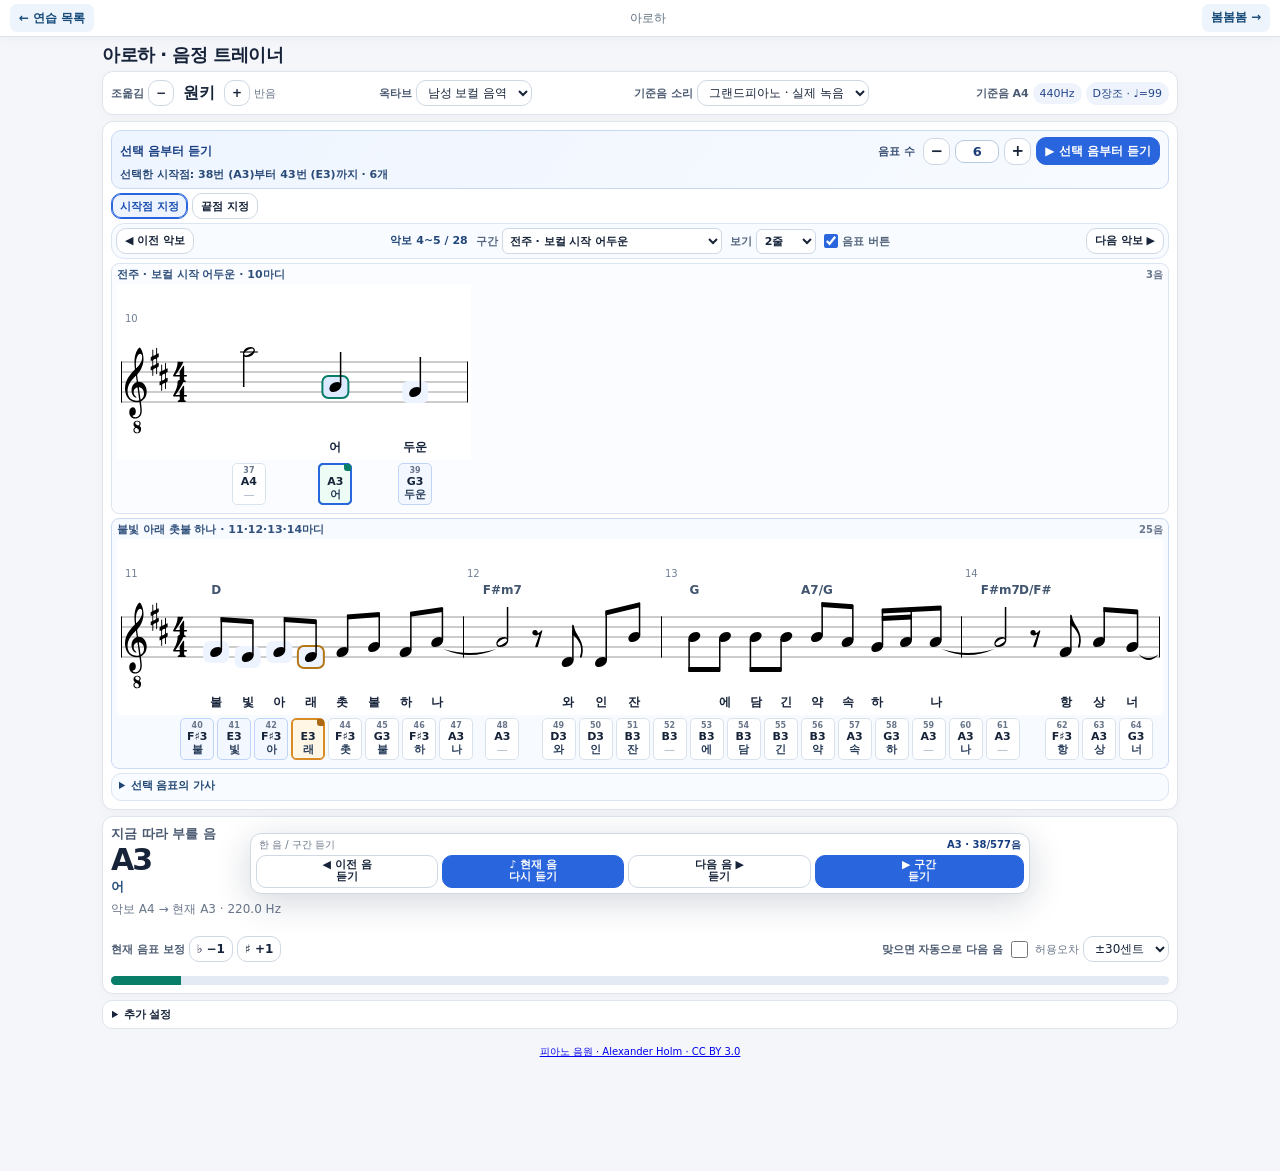
==== aloha.html @ c7923078 "Recover practice audio after iPhone lock and foreground return" ====
<!doctype html>
<html lang="ko"><head><meta charset="utf-8"><meta name="viewport" content="width=device-width,initial-scale=1,viewport-fit=cover"><title>아로하 · 음정 트레이너</title><link rel="stylesheet" href="assets/trainer.css?v=84369a7602f2"></head><body>
<nav id="practice-nav" aria-label="연습 도구 이동"><a href="./">← 연습 목록</a><span>아로하</span><a href="./aloha.html">아로하 →</a></nav>
<header><h1>아로하 <span style="font-weight:400;color:#59718a">·</span> 음정 트레이너</h1></header>
<main class="wrap">
<section class="card"><div class="toolbar"><div class="group"><span class="label">조옮김</span><button class="tiny" id="down">−</button><b id="shiftName" style="min-width:42px;text-align:center">원키</b><button class="tiny" id="up">+</button><span class="sub">반음</span></div><div class="group"><span class="label">옥타브</span><select id="oct"><option value="-12" selected>남성 보컬 음역</option><option value="0">한 옥타브 위</option><option value="12">두 옥타브 위</option></select></div><div class="group"><label class="label" for="soundStyle">기준음 소리</label><select id="soundStyle" aria-label="기준음 소리 종류"><option value="piano" selected>그랜드피아노 · 실제 녹음</option><option value="classic">기존 전자음</option><option value="sine">순수음 · 사인파</option><option value="organ">오르간 느낌</option></select><span class="sub" id="soundState" role="status"></span></div><div class="group"><span class="label">기준음 A4</span><span class="pill">440Hz</span><span class="pill song-key-tempo"></span></div></div></section>
<section class="card"><div hidden><span id="lineTitle"></span><span id="progressTxt"></span></div>
<div class="quickRange" role="group" aria-label="선택한 음표부터 원하는 개수만큼 연속 듣기">
  <div class="quickRangeIntro">
    <div class="quickRangeHeading">선택 음부터 듣기</div>
    
  </div>
  <div class="quickRangeControls">
    <label for="quickCount">음표 수</label>
    <button type="button" class="tiny" id="quickCountDown" aria-label="연속 재생 음표 수 1개 줄이기">−</button>
    <input id="quickCount" type="number" min="1" max="577" step="1" value="6" inputmode="numeric" aria-label="선택 음부터 재생할 음표 개수" />
    <button type="button" class="tiny" id="quickCountUp" aria-label="연속 재생 음표 수 1개 늘리기">+</button>
    <button type="button" class="primary" id="quickPlay" title="선택한 음부터 지정한 음표 개수만큼 연속 듣기">▶ 선택 음부터 듣기</button>
  </div>
  <div class="quickRangeStatus" id="quickRangeStatus" aria-live="polite">시작 음을 선택하고 개수를 설정하세요.</div>
</div>
<div class="rangePickTools" role="group" aria-label="음표로 재생 범위 지정" style="display:flex;flex-wrap:wrap;align-items:center;gap:7px;margin-top:10px">
 <button type="button" id="rangePickStart" aria-pressed="true">시작점 지정</button>
 <button type="button" id="rangePickEnd" aria-pressed="false">끝점 지정</button>
</div>
<div id="rangePickFeedback" class="sub" role="status" style="margin-top:7px"></div>
<div class="scorePaging" role="group" aria-label="악보 화면 이동 (선택 음표는 그대로 유지)">
  <button type="button" id="scorePrev" title="보이는 악보를 한 줄 앞으로 이동 (재생 시작점 유지)">◀ 이전 악보</button>
  <div class="scorePagingInfo" aria-live="polite"><strong id="scorePageTitle">악보</strong><label class="score-count-label">구간 <select id="scoreSection" aria-label="연습 구간으로 이동"></select></label><label class="score-count-label" for="scoreLineCount">보기 <select id="scoreLineCount" aria-label="한 번에 볼 악보 줄 수"><option value="2" selected>2줄</option><option value="4">4줄</option></select></label><label class="score-notes-label"><input id="scoreNoteButtons" type="checkbox" checked>음표 버튼</label><span id="scorePageCount" hidden></span></div>
  <button type="button" id="scoreNext" title="보이는 악보를 한 줄 뒤로 이동 (재생 시작점 유지)">다음 악보 ▶</button>
</div>
<div class="scoreStacks" aria-label="선택한 줄 수의 악보 보기">
  <div class="scoreLine" id="scoreLineMain">
    <div class="scoreLineHead"><span><span class="lineTag">현재 악보</span><span id="scoreMainLabel">첫 악보 줄</span></span><span class="sub" id="scoreMainCount"></span></div>
    <div class="scorebox"><div id="staff" class="native-staff"></div></div>
    <div class="noteStrip" id="strip" aria-label="현재 악보 줄의 음이름과 가사"></div>
  </div>
  <div class="scoreLine preview" id="scoreLinePreview">
    <div class="scoreLineHead"><span><span class="lineTag next">다음 악보 미리보기</span><span id="scoreNextLabel">다음 악보 줄</span></span><span class="sub" id="scoreNextCount"></span></div>
    <div class="scorebox"><div id="staffNext" class="native-staff"></div></div>
    <div class="noteStrip" id="stripNext" aria-label="다음 악보 줄의 음이름과 가사"></div>
  </div>
  <div class="scoreLine preview isHidden" id="scoreLine3" hidden>
    <div class="scoreLineHead"><span id="scoreLabel3"></span><span class="sub" id="scoreCount3"></span></div>
    <div class="scorebox"><div id="staff3" class="native-staff"></div></div>
    <div class="noteStrip" id="strip3" aria-label="3번째 악보 줄의 음이름과 가사"></div>
  </div>
  <div class="scoreLine preview isHidden" id="scoreLine4" hidden>
    <div class="scoreLineHead"><span id="scoreLabel4"></span><span class="sub" id="scoreCount4"></span></div>
    <div class="scorebox"><div id="staff4" class="native-staff"></div></div>
    <div class="noteStrip" id="strip4" aria-label="4번째 악보 줄의 음이름과 가사"></div>
  </div>
</div>


<div class="practicePanels">
<details class="lyricSettings" id="lyricPanel" open>
  <summary class="lyricPanelSummary">선택 음표의 가사 </summary>
  <div class="lyricPanelBody">
  <div class="lyricEditRow">
    <label for="lyricInput" id="lyricEditLabel" class="label">가사 수정</label>
    <input type="text" id="lyricInput" maxlength="24" aria-label="선택 음표 아래에 표시할 가사" placeholder="예: 어, 두, 운" autocomplete="off" spellcheck="false" />
    <button type="button" id="lyricResetOne" title="선택 음의 악보 기준 가사로 되돌리기">이 음 초기화</button>
    <button type="button" id="lyricResetAll" title="직접 수정한 가사를 모두 원래대로 되돌리기">전체 초기화</button>
  </div>
  
  </div>
</details>

</div>
</section>
<section class="card"><div class="notewrap"><div><div class="label">지금 따라 부를 음</div><div class="bigNote" id="noteName">F3</div><div class="noteLyricPreview" id="selectedLyric"></div><div class="status" id="noteDesc">기준음을 먼저 듣고, 마이크로 따라 부르세요.</div></div></div>
<div class="toolbar" style="margin-top:18px"><div class="group"><span class="label">현재 음표 보정</span><button id="nDown" class="tiny">♭ −1</button><button id="nUp" class="tiny">♯ +1</button></div><div class="group"><span class="label">맞으면 자동으로 다음 음</span><input id="autoNext" type="checkbox"><span class="sub">허용오차</span><select id="tolerance"><option value="20">±20센트</option><option value="30" selected>±30센트</option><option value="50">±50센트</option></select></div></div><div class="progress-track" style="margin-top:14px"><div class="progress" id="progress"></div></div></section>
<details class="extraPractice"><summary>추가 설정</summary><div class="tools score-edit-tools"><input type="checkbox" id="addToggle" hidden><button class="tiny" id="resetCorrections">음표 수정 초기화</button></div>
<section class="card phraseCard" id="phrasePanel" aria-label="짧은 구간 멜로디 연습">
 <div class="phraseHeader"><div><div class="label">짧은 구간으로 멜로디 익히기</div><div class="phraseTitle" id="phraseTitle">연습 구간 준비 중</div><div class="phraseInfo" id="phraseInfo">구간을 듣고 같은 음 순서로 따라 불러보세요.</div></div><span class="pill" id="phraseCount">—</span></div>
 <div class="phraseActions" role="group" aria-label="구간 재생 컨트롤">
  <button id="phrasePrev" title="이전 짧은 구간으로 이동">◀ 이전 구간</button>
  <button id="phrasePlay" class="primary" title="현재 구간을 처음부터 차례대로 연주">▶ 구간 연속 듣기</button>
  <button id="phraseNext" title="다음 짧은 구간으로 이동">다음 구간 ▶</button>
 </div>
 <div class="phraseSettings">
   <div class="phraseLength" role="group" aria-label="연습 구간의 음표 개수 조절">
     <label for="phraseLength">구간 길이</label>
     <button type="button" id="phraseLengthDown" aria-label="구간 음표 수 한 개 줄이기">−</button>
     <input type="number" id="phraseLength" min="1" max="24" step="1" value="6" inputmode="numeric" aria-label="구간당 음표 개수"/>
     <button type="button" id="phraseLengthUp" aria-label="구간 음표 수 한 개 늘리기">+</button>
     <span class="unit">음표</span>
   </div>
   <div class="phraseControls"><label for="phraseTempo">연습 속도</label><select id="phraseTempo"><option value="70">천천히 · 70</option><option value="95" selected>원곡 · 95</option><option value="115">빠르게 · 115</option></select></div>
   <label class="sub" style="display:inline-flex;align-items:center;gap:7px"><input type="checkbox" id="phraseRepeat"> 구간 계속 반복</label>
   <button class="tiny" id="phraseRestart" title="같은 구간을 처음부터 다시 재생">↻ 처음부터 다시 듣기</button>
 </div>
 <div class="phraseBar"><div id="phraseProgress"></div></div>
 <div class="phraseMeta" id="phraseMessage" aria-live="polite">기본 6음씩 연습합니다. 숫자를 바꾸면 구간이 다시 나뉩니다.</div>
 <details class="phraseEdit"><summary>구간 범위 지정</summary>
  
  <div class="tools"><button id="phraseMarkStart">선택한 음을 시작으로</button><button id="phraseMarkEnd">선택한 음을 끝으로</button><button id="phraseDefault">기본 구간으로 되돌리기</button></div>
  <div class="phraseMeta" id="phraseMarkStatus">현재는 자동으로 나눈 짧은 구간을 사용 중입니다.</div>
 </details>
 
</section>
<section class="card"><div class="toolbar"><div><div class="label">마이크로 내 음정 확인</div><p id="micMsg" class="sub" style="margin:7px 0 0">시작 버튼을 눌러 브라우저 마이크 권한을 허용하세요.</p></div><div class="tools"><button class="primary" id="micStart">마이크 켜기</button><button id="micStop" disabled>끄기</button></div></div><div class="grided" style="margin-top:16px"><div class="card" style="padding:14px;box-shadow:none"><div class="label">내 목소리</div><div class="bigNote" style="font-size:32px;margin-top:7px" id="heard">—</div><div class="status" id="confidence">음정을 듣는 중</div></div><div class="card" style="padding:14px;box-shadow:none"><div class="label">목표 음과의 차이</div><div style="font-size:27px;font-weight:750;margin:6px 0" id="error">— 센트</div><div class="pitchbar"><div class="needle" id="needle"></div></div><div class="sub" style="margin-top:7px" id="judge">음을 맞추면 이곳에 결과가 표시됩니다.</div></div></div></section>
</details>


<p class="sub" style="font-size:10px;text-align:center"><a href="assets/piano/README.txt?v=20f37bcc1cfd">피아노 음원 · Alexander Holm · CC BY 3.0</a></p></main>
<nav class="navDock" role="group" aria-label="음표 이동과 기준음 재생">
<div class="dockHead"><span>한 음 / 구간 듣기</span><strong id="dockNote" aria-live="polite">A3</strong></div>
<button id="prev" title="이전 음으로 이동하고 기준음을 재생합니다">◀ 이전 음<br>듣기</button>
<button id="play" class="primary" title="현재 음을 그대로 다시 재생합니다">♪ 현재 음<br>다시 듣기</button>
<button id="next" title="다음 음으로 이동하고 기준음을 재생합니다">다음 음 ▶<br>듣기</button>
<button type="button" id="quickDockPlay" class="primary" title="지정한 시작·끝 구간 듣기">▶ 구간<br>듣기</button>
</nav>

<script src="songs/catalog.js?v=771905e516f0"></script><script src="songs/aloha.js?v=142cc8185cf5"></script><script src="assets/vendor/vexflow-4.2.5.js?v=d632111c9dc0"></script><script src="assets/score-renderer.js?v=dd6a1cb692e2"></script><script src="assets/audio-session.js?v=767860063ac1"></script><script src="assets/piano.js?v=2aee5267ff90"></script><script src="assets/trainer.js?v=25cc9801d655"></script></body></html>
---- assets/trainer.css ----
:root{--bg:#f4f6fa;--card:#fff;--ink:#172339;--muted:#69768a;--line:#dfe5ed;--blue:#2965dc;--mint:#087e69;--soft:#eef3fc;--warning:#b5671a}*{box-sizing:border-box}body{background:var(--bg);color:var(--ink);font-family:system-ui,-apple-system,'Malgun Gothic',sans-serif;margin:0}header{max-width:1100px;margin:auto;padding:30px 16px 16px}header h1{margin:0 0 5px;font-size:26px;letter-spacing:-.5px}header p{margin:0;color:var(--muted);line-height:1.6}.wrap{max-width:1100px;margin:auto;padding:0 16px 40px;display:grid;gap:14px}.card{background:var(--card);border:1px solid var(--line);border-radius:16px;padding:20px;box-shadow:0 3px 14px #14264607}.toolbar{display:flex;flex-wrap:wrap;gap:12px;align-items:center;justify-content:space-between}.control{display:flex;gap:8px;align-items:center}.group{display:flex;align-items:center;gap:7px;flex-wrap:wrap}.sub{font-size:13px;color:var(--muted)}.label{font-size:13px;font-weight:700;color:#4c5b72}button,select,input[type=number]{border:1px solid #cfd8e4;border-radius:10px;padding:10px 13px;background:#fff;color:var(--ink);font:inherit}button{cursor:pointer;font-weight:650}button:hover{background:#f4f8ff}button:focus-visible,select:focus-visible{outline:3px solid #b7d0ff}button.primary{background:var(--blue);color:#fff;border-color:var(--blue)}button.primary:hover{background:#1f56bc}button:disabled{opacity:.4;cursor:not-allowed}button.tiny{padding:5px 9px}select{max-width:270px}.pill{border-radius:100px;background:var(--soft);color:#264888;padding:7px 12px;font-size:13px;white-space:nowrap}.notewrap{display:grid;grid-template-columns:1fr auto;gap:16px;align-items:center}.bigNote{font-weight:800;font-size:52px;line-height:1.12;letter-spacing:-2px}.status{font-size:13px;color:var(--muted);margin-top:7px}.display{display:flex;align-items:center;justify-content:space-between;flex-wrap:wrap;gap:12px}.soundBtns{display:flex;gap:6px;flex-wrap:wrap}.scorebox{overflow:hidden;border:1px solid var(--line);background:white;border-radius:10px}.scorebox canvas{display:block;width:100%;height:auto;cursor:crosshair}.progress-track{background:#e4eaf3;border-radius:8px;height:9px;overflow:hidden}.progress{height:100%;background:var(--mint);width:0;transition:width .2s}.noteStrip{display:flex;gap:5px;overflow:auto;padding:9px 0 5px;scrollbar-width:thin}.token{min-width:61px;text-align:center;flex:0 0 auto;font-size:12px;padding:10px 8px}.token.sel{border:2px solid var(--blue);background:#edf3ff}.token .num{display:block;font-size:10px;color:var(--muted);margin-bottom:3px}.meter{display:grid;grid-template-columns:1fr auto;gap:10px;align-items:center}.pitchbar{position:relative;height:18px;border-radius:12px;background:linear-gradient(to right,#e4eefb 0 32%,#cbf1e2 37% 63%,#e4eefb 68% 100%);overflow:hidden}.pitchbar:before{content:'';position:absolute;left:50%;height:100%;width:2px;background:#1e7959}.needle{position:absolute;height:100%;width:4px;border-radius:4px;background:#cf5f2c;left:50%;transition:left .1s}.grided{display:grid;grid-template-columns:1fr 1fr;gap:14px}.fullscore{margin-top:8px;max-height:600px;overflow:auto;border:1px solid var(--line);border-radius:10px}.fullscore img{width:100%;display:block}.tools{display:flex;flex-wrap:wrap;align-items:center;gap:7px}input[type=checkbox]{accent-color:var(--blue);width:17px;height:17px}.success{color:var(--mint);font-weight:700}.caution{color:var(--warning)}footer{font-size:12px;color:var(--muted);line-height:1.6;margin:5px 0 20px}@media(max-width:760px){.grided{grid-template-columns:1fr}.card{padding:15px}.bigNote{font-size:42px}.toolbar{align-items:start}.notewrap{grid-template-columns:1fr}}

/* v2: fixed viewport width and fixed navigation controls */
html,body{width:100%;max-width:100%;overflow-x:clip}
.wrap{width:100%;min-width:0;grid-template-columns:minmax(0,1fr);padding-bottom:148px}
.wrap>.card{min-width:0;max-width:100%}
.noteStrip{min-width:0;width:100%;max-width:100%;overscroll-behavior-x:contain;scroll-behavior:auto}
.scorebox{min-width:0;max-width:100%}
.scorebox canvas{max-width:100%;width:100%;height:auto}
.notewrap{grid-template-columns:minmax(0,1fr)}
.bigNote{overflow-wrap:anywhere}
.navDock{position:fixed;z-index:30;bottom:calc(12px + env(safe-area-inset-bottom,0px));left:50%;transform:translateX(-50%);width:min(690px,calc(100vw - 24px));background:#fff;border:1px solid #cfd8e4;box-shadow:0 8px 35px rgba(17,34,59,.18);border-radius:18px;padding:11px;display:grid;grid-template-columns:minmax(0,1fr) minmax(0,1.22fr) minmax(0,1fr);gap:8px;align-items:stretch}
.navDock button{width:100%;min-width:0;min-height:50px;padding:9px 8px;font-size:14px;line-height:1.3}
.navDock .dockHead{grid-column:1 / -1;display:flex;justify-content:space-between;gap:12px;align-items:center;padding:0 3px;color:#69768a;font-size:12px}
.navDock .dockHead strong{color:#173d81}
@media(max-width:480px){.navDock{bottom:calc(8px + env(safe-area-inset-bottom,0px));width:calc(100vw - 14px);padding:8px;gap:5px;border-radius:13px}.navDock button{min-height:52px;padding:7px 3px;font-size:12px}.wrap{padding-bottom:142px}.card{padding:12px}.bigNote{font-size:39px}}

/* v4: user-adjustable practice segment size + original v2 fixed dock */
.phraseCard{min-width:0;overflow:hidden}
.phraseHeader{display:flex;align-items:flex-start;justify-content:space-between;gap:14px;flex-wrap:wrap}
.phraseTitle{font-size:19px;font-weight:760;margin-top:5px}
.phraseInfo{font-size:13px;color:#64748b;line-height:1.5;margin-top:5px}
.phraseActions{display:grid;grid-template-columns:minmax(0,1fr) minmax(0,1.3fr) minmax(0,1fr);gap:8px;margin-top:14px}
.phraseActions button{min-width:0;min-height:48px;font-size:14px;padding:9px 5px}
.phraseSettings{display:flex;flex-wrap:wrap;gap:12px;align-items:center;margin-top:12px}
.phraseControls{display:flex;align-items:center;gap:8px;flex-wrap:wrap}
.phraseControls label{font-size:13px;color:#546780}
.phraseControls select{font-size:14px;padding:9px 11px;max-width:165px}
.phraseBar{height:7px;background:#e8edf6;border-radius:8px;overflow:hidden;margin-top:11px}
.phraseBar>div{height:100%;background:#22a388;width:0%;transition:width .16s linear}
.phraseMeta{margin-top:8px;font-size:12px;color:#6a778b}
.phraseEdit{margin-top:12px;border-top:1px solid #e6eaf1;padding-top:10px}
.phraseEdit summary{font-size:13px;cursor:pointer;color:#4a5c78;font-weight:650}
.phraseEdit .tools{margin-top:10px;gap:7px}
.phraseEdit button{font-size:12px;padding:7px 9px}
.phraseMarked{color:#1a667a;font-weight:700}
/* v4: responsive numeric length controls */
.phraseLength{display:flex;align-items:center;gap:6px;flex-wrap:nowrap;min-width:0}
.phraseLength label{white-space:nowrap;font-size:13px;color:#546780}
.phraseLength input[type=number]{width:70px;min-width:0;padding:9px 7px;text-align:center;font-size:15px;font-weight:700;appearance:textfield}
.phraseLength input::-webkit-inner-spin-button,.phraseLength input::-webkit-outer-spin-button{-webkit-appearance:none;margin:0}
.phraseLength button{min-width:36px;min-height:38px;padding:5px 8px;font-size:20px;line-height:1}
.phraseLength .unit{font-size:13px;color:#64748b;white-space:nowrap}
@media(max-width:540px){.phraseActions button{font-size:12px;min-height:50px;padding:8px 3px}.phraseTitle{font-size:17px}.phraseSettings{gap:8px}.phraseControls{width:100%;justify-content:space-between}.phraseControls select{max-width:150px}}

/* v6: anchor-to-selected-note quick playback */
.quickRange{margin-top:15px;padding:17px;border-radius:15px;background:linear-gradient(125deg,#eff5ff,#f7fbff);border:1px solid #c8d9f5;display:grid;gap:12px}
.quickRangeHeading{font-size:16px;font-weight:800;color:#193f83;margin-bottom:5px}
.quickNew{font-size:10px;letter-spacing:.3px;vertical-align:middle;color:#fff;background:#2965dc;border-radius:5px;padding:3px 6px;font-weight:700;margin-left:4px}
.quickRangeControls{display:flex;align-items:center;flex-wrap:wrap;gap:7px}
.quickRangeControls label{font-size:13px;font-weight:700;color:#364d72;margin-right:3px}
.quickRangeControls input[type=number]{width:68px;min-width:0;padding:10px 7px;border:1px solid #b8c9e2;border-radius:9px;text-align:center;font-size:16px;font-weight:750;color:#1c3d76;background:#fff}
.quickRangeControls input::-webkit-inner-spin-button,.quickRangeControls input::-webkit-outer-spin-button{-webkit-appearance:none;margin:0}
.quickRangeControls .tiny{width:37px;height:40px;font-size:18px;padding:3px}
.quickRangeControls #quickPlay{min-height:42px;padding:8px 15px}
.quickRangeStatus{font-size:13px;font-weight:600;color:#294a77;line-height:1.5}
.token.anchor:not(.sel){outline:2px dashed #3290a6;outline-offset:-3px}
@media(max-width:540px){.quickRange{padding:12px}.quickRangeControls #quickPlay{width:100%;margin-top:4px}.quickRangeHeading{font-size:15px}}
/* v7: move between displayed score staff lines (not individual notes) */
.scorePaging{display:grid;grid-template-columns:minmax(130px,1fr) minmax(140px,1.1fr) minmax(130px,1fr);align-items:center;gap:10px;margin-top:14px;padding:10px;border-radius:13px;border:1px solid #dce5f3;background:#f8fbff}
.scorePaging button{min-width:0;min-height:45px;line-height:1.25;font-weight:750;white-space:nowrap}
.scorePagingInfo{text-align:center;min-width:0;display:grid;gap:3px;justify-items:center}
.scorePagingInfo strong{font-size:14px;color:#214779;line-height:1.3}
.scorePagingInfo span{font-size:12px;color:#677a96}
.scorePaging button:disabled{opacity:.43;cursor:not-allowed}
@media(max-width:530px){.scorePaging{grid-template-columns:minmax(0,1fr) minmax(92px,1fr) minmax(0,1fr);gap:5px;padding:7px}.scorePaging button{font-size:12px;min-height:47px;padding:7px 3px}.scorePagingInfo strong{font-size:12px}.scorePagingInfo span{font-size:11px}}
/* v8: lyric alignment under each pitch, and range endpoint markers */
.token{min-width:74px;padding:8px 6px;position:relative;border:1px solid #d9e3ee;display:flex;flex-direction:column;align-items:center;justify-content:center;gap:3px;min-height:83px}
.token b{font-size:14px;line-height:1.2}
.token .lyric{display:block;max-width:84px;font-size:13px;color:#273c59;white-space:nowrap;overflow:hidden;text-overflow:ellipsis;line-height:1.3;font-weight:700}
.token .lyric.empty{color:#a0aec1;font-weight:400}
.token .rangeBadge{font-size:10px;font-weight:800;line-height:1.1;border-radius:4px;padding:2px 5px;color:white;white-space:nowrap}
.token.rangeStart{border:2px solid #13876f;background:#edfdf6}
.token.rangeEnd{border:2px solid #d98b25;background:#fff6e5}
.token.rangeStart.rangeEnd{border-color:#885bd2;background:#f6f1ff}
.rangeBadge.start{background:#087d69}.rangeBadge.end{background:#a96915}.rangeBadge.both{background:#7150b3}
.token.inRange:not(.rangeStart):not(.rangeEnd){background:#f3f7ff;border-color:#bfd4f6}
.lyricSettings{margin-top:10px;padding:11px 13px;border:1px solid #dce5f3;border-radius:12px;background:#f8fbff;display:grid;gap:9px}
.lyricSettings h3{margin:0;font-size:14px;color:#204674}
.lyricEditRow{display:flex;align-items:center;flex-wrap:wrap;gap:8px}
.lyricEditRow input{min-width:115px;max-width:200px;flex:1;padding:9px 11px;border:1px solid #b6c6dd;border-radius:8px;font-size:15px}
.lyricEditRow button{padding:8px 11px;font-size:12px}
.lyricHelp{color:#647692;font-size:12px;line-height:1.5}
.rangeLegend{font-size:12px;color:#315078;display:flex;gap:13px;flex-wrap:wrap;align-items:center}
.rangeLegend strong{color:#0b7e70}.rangeLegend em{color:#a96915;font-style:normal;font-weight:800}
.noteLyricPreview{font-size:15px;font-weight:750;color:#29527c;margin-top:5px;min-height:20px}
@media(max-width:530px){.token{min-width:72px;padding:7px 5px;min-height:84px}.token .lyric{font-size:12px}.lyricSettings{padding:10px}.lyricEditRow input{min-width:110px}}

/* v9: dual staff preview, independent paging, pronounced playback cursor */
.scoreStacks{display:grid;gap:14px;margin-top:12px}
.scoreLine{min-width:0;border:1px solid #dce5f0;border-radius:13px;padding:10px;background:#fbfcff}
.scoreLine.preview{background:#f7faff;border-color:#cbdaf3}
.scoreLineHead{display:flex;align-items:center;justify-content:space-between;flex-wrap:wrap;gap:8px;margin-bottom:8px;font-size:13px;color:#31517c;font-weight:750}
.scoreLineHead .lineTag{display:inline-block;border-radius:6px;background:#e5edf9;color:#2558a0;font-size:11px;padding:4px 7px;margin-right:7px}
.scoreLineHead .lineTag.next{background:#dceff6;color:#18637b}
.scoreLine .scorebox{margin:0}
.scoreLine .noteStrip{margin-top:3px}
.scoreLine.isHidden{display:none}
.playLegend{font-size:12px;color:#a42162;font-weight:750}
.token.nowPlaying,.token.nowPlaying.rangeStart,.token.nowPlaying.rangeEnd,.token.nowPlaying.rangeStart.rangeEnd{background:#ffe5f1;border:3px solid #e13584;box-shadow:0 0 0 3px rgba(225,53,132,.15),0 5px 13px rgba(158,23,87,.2);position:relative;z-index:2;transform:translateY(-1px)}
.token.nowPlaying::before{content:'♪ 지금 재생';background:#c21f69;color:#fff;font-weight:800;font-size:10px;padding:3px 6px;border-radius:5px;white-space:nowrap;position:absolute;left:50%;top:-13px;transform:translateX(-50%);z-index:3}
.token.nowPlaying .lyric{color:#8d154c}
@media(max-width:530px){.scoreStacks{gap:9px}.scoreLine{padding:7px}.scoreLineHead{font-size:12px}.token.nowPlaying::before{font-size:9px;top:-11px}}
.rangePickTools button{padding:8px 12px;min-height:42px;font-size:13px}
.rangePickTools button[aria-pressed="true"]{background:#edf3ff;border-color:#2965dc;color:#194daf;box-shadow:inset 0 0 0 1px #2965dc}
/* Keep frequently used controls beside each other and close to the score. */
.practicePanels{display:grid;grid-template-columns:minmax(0,1fr);gap:9px;margin-top:9px;align-items:start}
.practicePanels .lyricSettings,.practicePanels .quickRange{margin:0;padding:11px 12px;gap:7px;min-width:0;border-radius:10px}
.practicePanels h3,.practicePanels .quickRangeHeading{font-size:14px;line-height:1.35;margin:0}
.practicePanels .quickNew{display:none}
.practicePanels .lyricEditRow,.practicePanels .quickRangeControls{gap:5px}
.practicePanels .lyricEditRow input{width:90px;min-width:65px;max-width:130px;padding:6px 7px;font-size:14px}
.practicePanels .lyricEditRow button{font-size:11px;padding:6px 7px;min-height:32px}
.practicePanels .label,.practicePanels .quickRangeControls label{font-size:12px}
.practicePanels .lyricHelp{font-size:11px;line-height:1.5}
.practicePanels .lyricHelp summary{cursor:pointer;color:#60728b}
.practicePanels .lyricHelp div{margin-top:5px}
.practicePanels .quickRangeControls input[type=number]{width:50px;padding:6px 4px;font-size:14px}
.practicePanels .quickRangeControls .tiny{width:30px;height:32px;min-height:32px;padding:3px;font-size:16px}
.practicePanels .quickRangeControls #quickPlay{width:auto;min-height:34px;padding:6px 10px;font-size:13px;margin:0}
.practicePanels .quickRangeStatus{font-size:12px;line-height:1.4}
.rangePickTools{margin-top:7px!important;gap:5px!important}
.rangePickTools button{font-size:12px;min-height:32px;padding:5px 9px}
.rangePickTools .sub{font-size:11px}
#rangePickFeedback{font-size:11px;line-height:1.4;margin-top:4px!important}
.rangeLegend{margin-top:4px!important;gap:9px;font-size:11px;line-height:1.4}
.rangeLegend .playLegend{font-size:11px}
@media(min-width:900px){.practicePanels{grid-template-columns:minmax(0,1fr) minmax(0,1.15fr)}}
@media(max-width:600px){.practicePanels .lyricEditRow button{min-height:40px}.practicePanels .quickRangeControls .tiny{width:34px;height:40px}.practicePanels .quickRangeControls #quickPlay{min-height:40px}.rangePickTools button{min-height:40px}}
/* On touch-sized screens playback comes first; lyrics expand on demand. */
.practicePanels details.lyricSettings{display:block}
.lyricPanelSummary{cursor:pointer;font-weight:750;font-size:14px;color:#204674;line-height:1.4}
.lyricPanelBody{display:grid;gap:7px;margin-top:8px}
.lyricMobileHint{display:none;font-weight:400;font-size:11px;color:#69768a}
@media(max-width:899px){
 .practicePanels .quickRange{order:0}
 .practicePanels .lyricSettings{order:1}
 .lyricMobileHint{display:inline}
 #lyricPanel[open] .lyricMobileHint{display:none}
 .lyricPanelSummary{min-height:24px}
 .rangePickTools .sub{display:none}
}
/* Compact note buttons stay within the score width, including on phones. */
.scoreLine .noteStrip{display:flex;flex-wrap:wrap;align-items:stretch;gap:4px;overflow:visible;padding:10px 0 4px;scroll-behavior:auto}
.scoreLine .token{flex:0 0 clamp(36px,4vw,44px);width:clamp(36px,4vw,44px);min-width:0;max-width:44px;min-height:66px;padding:6px 2px;gap:3px;border-radius:7px;touch-action:manipulation}
.scoreLine .token .num{font-size:9px;margin:0}
.scoreLine .token b{font-size:12px;line-height:1.2;white-space:nowrap;letter-spacing:-.3px}
.scoreLine .token .lyric{max-width:100%;font-size:12px;line-height:1.25}
.scoreLine .token .rangeBadge{font-size:9px;padding:2px 1px;letter-spacing:-.4px}
.scoreLine .token.nowPlaying::before{content:'♪';left:auto;right:-3px;top:-6px;transform:none;font-size:11px;padding:2px 4px}
@media(max-width:530px){.scoreLine .noteStrip{gap:3px}.scoreLine .token{min-height:62px}.scoreLine .token b{font-size:11px}.scoreLine .token .lyric{font-size:11px}}


#practice-nav{position:sticky;top:0;z-index:10000;display:flex;align-items:center;justify-content:space-between;gap:10px;padding:10px max(12px,env(safe-area-inset-left));background:#fff;border-bottom:1px solid #dce5eb;font-family:system-ui,-apple-system,"Apple SD Gothic Neo",sans-serif;line-height:1.4;box-shadow:0 2px 10px #15324e0a}
#practice-nav a{display:inline-flex;align-items:center;justify-content:center;min-height:42px;padding:9px 12px;border-radius:10px;text-decoration:none;font-size:14px;font-weight:700;color:#174b7a;background:#eef4fc;white-space:nowrap}
#practice-nav a:focus-visible{outline:3px solid #e8a42b;outline-offset:2px}
#practice-nav span{font-size:12px;color:#607080;text-align:center}
@media(max-width:380px){#practice-nav{gap:5px;padding:7px 8px}#practice-nav a{font-size:12px;padding:8px}#practice-nav span{font-size:11px}}


/* Compact song workspace: playback before the score and always at the bottom. */
header{padding:12px 16px 8px}header h1{font-size:21px;margin:0}
.wrap{gap:9px}.wrap>.card{padding:12px}
.toolbar{gap:7px}.toolbar .group{gap:5px}.toolbar .label{font-size:12px}
.toolbar button,.toolbar select{font-size:12px;padding:6px 8px}.toolbar select{max-width:220px}
.quickRange{margin:8px 0 5px;padding:8px 10px;gap:5px;border-radius:10px;grid-template-columns:auto minmax(0,1fr);align-items:center}
.quickRangeHeading{font-size:13px;margin:0}.quickRangeControls{justify-content:flex-end;gap:5px}
.quickRangeControls label{font-size:12px}.quickRangeControls input[type=number]{width:48px;font-size:14px;padding:5px}
.quickRangeControls .tiny{width:30px;height:32px;font-size:17px}
.quickRangeControls #quickPlay{min-height:34px;padding:6px 10px;font-size:13px}
.quickRangeStatus{grid-column:1/-1;font-size:11px;line-height:1.25}
.scorePaging{margin-top:5px;padding:5px;gap:5px}.scorePaging button{min-height:32px;padding:5px;font-size:12px}
.scorePagingInfo strong{font-size:12px}.scorePagingInfo span{display:none}
.scoreStacks{gap:8px;margin-top:7px}.scoreLine{padding:7px}.scoreLineHead{font-size:12px;margin-bottom:4px}.scoreLineHead .lineTag{font-size:10px;padding:2px 5px}
.rangePickTools{margin-top:4px!important}.rangePickTools button{min-height:32px;padding:5px 8px}
#rangePickFeedback{margin-top:2px!important}.rangeLegend{font-size:10px;margin-top:4px!important}
.practicePanels{display:block;margin-top:5px}.practicePanels .lyricSettings{padding:6px 9px}.lyricPanelSummary{font-size:12px;min-height:20px}
.bigNote{font-size:30px}.notewrap p.sub{display:none}.noteLyricPreview{font-size:13px;margin-top:2px}.status{margin-top:3px;font-size:12px}
.extraPractice{border:1px solid #dfe5ed;border-radius:10px;background:#fff;padding:8px 12px;font-size:12px}.extraPractice>summary{cursor:pointer;font-weight:650}.extraPractice>.card{margin-top:7px;padding:10px;border:0;box-shadow:none}
.navDock{width:min(780px,calc(100vw - 24px));padding:7px;gap:5px;grid-template-columns:1fr 1fr 1fr 1.15fr}.navDock button{min-height:42px;font-size:12px;padding:6px 4px}.navDock .dockHead{font-size:11px}
@media(max-width:600px){header{padding-top:8px}header h1{font-size:19px}.wrap{padding:0 8px 130px}.wrap>.card{padding:8px}.toolbar .group{gap:4px}.toolbar select{max-width:190px}.quickRange{grid-template-columns:minmax(0,1fr);padding:7px 8px}.quickRangeIntro{display:none}.quickRangeControls{justify-content:flex-start}.quickRangeControls #quickPlay{width:auto;margin:0;min-height:40px}.quickRangeControls .tiny{width:34px;height:38px}.quickRangeStatus{font-size:10px}.scoreLine{padding:4px}.scorePaging button{min-height:36px;font-size:11px}.rangePickTools button{min-height:38px}.navDock{width:calc(100vw - 12px);padding:6px;gap:4px}.navDock button{min-height:44px;font-size:11px}.rangeLegend .playLegend{font-size:10px}}


/* Compact, full-width notation: space savings come from margins and controls. */
header{padding:6px 12px 4px}header h1{font-size:18px}
#practice-nav{padding:4px 10px;gap:6px}#practice-nav a{min-height:28px;font-size:12px;padding:5px 9px;border-radius:7px}#practice-nav span{font-size:12px}
.wrap{gap:6px;padding-bottom:102px}.wrap>.card{padding:8px;border-radius:11px}
.toolbar{gap:6px}.toolbar .group{gap:4px}.toolbar .label,.toolbar .sub{font-size:11px}.toolbar .pill{font-size:11px;padding:4px 7px}
.toolbar button,.toolbar select{padding:4px 7px;font-size:12px;min-height:26px}
.quickRange{margin:0 0 4px;padding:6px 8px;gap:3px 8px}.quickRangeHeading{font-size:12px}.quickRangeControls label{font-size:11px}
.quickRangeControls .tiny{height:27px;width:27px;min-height:27px;padding:1px;font-size:15px}.quickRangeControls input[type=number]{padding:3px;width:44px;font-size:13px}
.quickRangeControls #quickPlay{min-height:28px;padding:4px 8px;font-size:12px}.quickRangeStatus{font-size:11px;line-height:1.3}
.rangePickTools{display:inline-flex!important;gap:4px!important;margin:0!important}.rangePickTools button{min-height:26px;padding:4px 8px;font-size:11px}
#rangePickFeedback{display:inline;font-size:10px;margin-left:6px!important}#rangePickFeedback:empty{display:none}
.scorePaging{grid-template-columns:auto minmax(0,1fr) auto;gap:5px;padding:4px;margin-top:4px}
.scorePaging button{min-height:26px;padding:4px 8px;font-size:11px}.scorePagingInfo{display:flex;justify-content:center;align-items:center;gap:8px;flex-wrap:wrap}.scorePagingInfo strong{font-size:11px;white-space:nowrap}
.score-count-label,.score-notes-label{display:inline-flex;align-items:center;gap:4px;font-size:11px;font-weight:600;white-space:nowrap;color:#52647c}
#scoreLineCount{width:60px;min-height:25px;padding:3px 4px;font-size:11px;border-radius:6px}.score-notes-label input{width:14px;height:14px;margin:0}
.scoreStacks{gap:4px;margin-top:4px}.scoreLine{padding:4px 5px;border-radius:8px}.scoreLine[hidden]{display:none}.scoreLineHead{margin-bottom:2px;font-size:11px;gap:4px;line-height:1.25}.scoreLineHead .lineTag{display:none}.scoreLineHead .sub{font-size:10px}
.scoreLine .noteStrip{gap:2px;padding:4px 0 0;margin-top:0;overflow:visible}.scoreStacks.hide-note-buttons .noteStrip{display:none}
.scoreLine .token{flex:1 1 28px;width:auto;min-width:28px;max-width:36px;min-height:42px;padding:3px 1px;gap:1px;border-radius:5px}
.scoreLine .token .num{font-size:8px;line-height:9px;margin:0}.scoreLine .token b{font-size:10px;line-height:11px;letter-spacing:-.3px}.scoreLine .token .lyric{font-size:11px;line-height:12px}
.scoreLine .token .rangeBadge{position:absolute;top:-3px;right:-1px;font-size:7px;line-height:1;padding:1px 2px}.scoreLine .token.rangeStart .num,.scoreLine .token.rangeEnd .num{visibility:hidden}.scoreLine .token.nowPlaying::before{display:none}
.scoreStacks[data-lines="4"] .token{min-height:32px}.scoreStacks[data-lines="4"] .token .num{display:none}.scoreStacks[data-lines="4"] .token .rangeBadge{display:none}
.practicePanels{margin-top:4px}.practicePanels .lyricSettings{padding:4px 7px}.lyricPanelSummary{min-height:18px;font-size:11px}
.navDock{bottom:calc(6px + env(safe-area-inset-bottom,0px));padding:5px;gap:4px;border-radius:11px}.navDock button{min-height:32px;padding:3px;font-size:11px;line-height:1.15}.navDock .dockHead{font-size:10px;line-height:1.2}
.score-edit-tools{margin:8px 0}.extraPractice{font-size:11px;padding:6px 9px}
@media(max-width:600px){
 #practice-nav a{min-height:34px}.wrap{padding:0 6px 105px}.wrap>.card{padding:6px}.toolbar button,.toolbar select{min-height:32px;font-size:12px}
 .quickRange{padding:6px}.quickRangeControls .tiny{width:32px;height:34px}.quickRangeControls #quickPlay{min-height:34px;font-size:12px}.quickRangeStatus{font-size:10px}
 .rangePickTools button{min-height:34px;font-size:12px}.scorePaging{gap:3px;padding:3px}.scorePaging button{min-height:32px;padding:4px;font-size:10px}.scorePagingInfo{gap:3px 6px}.scorePagingInfo strong{font-size:10px}
 .score-notes-label{font-size:10px}.score-count-label{font-size:10px}#scoreLineCount{min-height:30px;width:54px}
 .scoreLine{padding:4px}.scoreLine .token,.scoreStacks[data-lines="4"] .token{flex:0 0 34px;width:34px;min-width:34px;max-width:34px;min-height:44px;padding:4px 1px}
 .scoreLine .token b{font-size:11px}.scoreLine .token .lyric{font-size:11px}.navDock button{min-height:40px;font-size:11px}
}


/* Single-row buttons: readable sizes, with flexible spacing around score anchors. */
@media(min-width:1100px){header{max-width:1100px;width:calc(100% - 24px)}.wrap{max-width:1100px;width:calc(100% - 24px);padding-left:12px;padding-right:12px}.scoreLine .scorebox{max-width:1100px;margin-left:auto;margin-right:auto}}
.scoreLine .noteStrip{--note-strip-height:46px;display:block;position:relative;flex-wrap:nowrap;width:calc(100% - 2px);margin-left:1px;height:var(--note-strip-height);min-height:0;padding:4px 0 0;overflow-x:auto;overflow-y:hidden;scrollbar-width:thin}
.scoreLine .token{position:absolute;left:var(--button-left,0px);top:4px;transform:none;flex:none;width:var(--button-width,36px);min-width:0;max-width:none;min-height:42px;padding:3px 2px;gap:1px;border-width:1px!important;overflow:visible}
.scoreLine .token.nowPlaying{position:absolute;transform:translateY(-1px)}
.scoreLine .token b,.scoreLine .token.tight b{font-size:11px;line-height:12px;letter-spacing:0;white-space:nowrap}
.scoreLine .token .lyric{font-size:11px;line-height:12px;max-width:none;overflow:visible;text-overflow:clip;white-space:nowrap}
.scoreLine .token .num,.scoreLine .token.tight .num{font-size:8px;line-height:8px;margin:0}
.scoreLine .token .rangeBadge{position:absolute;top:0;right:0;width:7px;height:7px;padding:0;font-size:0;border-radius:0 3px 0 3px;overflow:hidden}
.scoreLine .token.rangeStart{box-shadow:inset 0 0 0 1px #13876f}.scoreLine .token.rangeEnd{box-shadow:inset 0 0 0 1px #d98b25}.scoreLine .token.sel{outline:2px solid #2965dc;outline-offset:-2px}
.scoreStacks[data-lines="4"] .noteStrip{--note-strip-height:36px;min-height:0}.scoreStacks[data-lines="4"] .token{min-height:32px}
.scoreLine .noteStrip.is-scrollable{height:calc(var(--note-strip-height) + 14px)}
@media(max-width:600px){.scoreLine .noteStrip,.scoreStacks[data-lines="4"] .noteStrip{--note-strip-height:48px}.scoreLine .token,.scoreStacks[data-lines="4"] .token{min-height:44px}}

/* Native score: geometry changes spacing, never stretches symbols. */
.scoreStacks,.scoreLine{min-width:0;max-width:100%}.scoreLine{overflow-x:auto;overflow-y:hidden;width:100%}.scoreLineHead{position:sticky;left:0}
.scoreLine .scorebox{width:var(--system-width);max-width:none;margin:0;border:0;border-radius:0;overflow:visible;background:#fff}
.native-staff{background:#fff;min-height:100px}.native-score{display:block;max-width:none;overflow:visible;font-family:system-ui,sans-serif}
.native-score .score-lyric{font-size:12px;font-weight:600;fill:#172339}.native-score .chord-label{font-size:12px;font-weight:600;fill:#425670}.native-score .measure-number{font-size:10px;fill:#718096}
.native-note .note-highlight{fill:transparent;stroke:none}.native-note.is-range .note-highlight{fill:#eef4ff}.native-note.is-selected .note-highlight{fill:#dce9ff;stroke:#2965dc;stroke-width:2}.native-note.is-playing .note-highlight{fill:#ffe2ef;stroke:#da2777;stroke-width:2}.native-note.is-start .note-highlight{stroke:#087e69;stroke-width:2}.native-note.is-end .note-highlight{stroke:#b47718;stroke-width:2}
.note-hit{cursor:pointer}.note-hit:focus{stroke:#2965dc;stroke-width:2;outline:none;fill:#2965dc12}
.scoreLine .noteStrip{width:var(--system-width);margin-left:0;overflow:visible}.scoreLine .noteStrip.is-scrollable{height:var(--note-strip-height)}
#scoreSection{max-width:220px;min-height:26px;font-size:11px;padding:3px;border-radius:6px}
@media(max-width:600px){#scoreSection{max-width:135px}.scorePagingInfo{gap:4px}.scoreLine .token{min-height:44px}}

/* Score density follows notation; readable controls can step into lower lanes. */
.scoreLine{overflow-x:hidden}.scoreLine .scorebox,.scoreLine .noteStrip{max-width:100%}
.native-staff{min-height:0}.scoreLine .noteStrip{height:var(--note-strip-height);padding:0;overflow:visible}
.scoreLine .token{top:var(--button-top,3px);height:42px;min-height:42px;margin:0}
.scoreStacks[data-lines="4"] .token{height:32px;min-height:32px}
.note-continuation{position:absolute;line-height:18px;color:#7890ac;font-size:12px;pointer-events:none}
@media(max-width:600px){.scoreLine .token,.scoreStacks[data-lines="4"] .token{height:44px;min-height:44px}.scorePagingInfo{min-width:0}#scoreSection{max-width:125px}.native-score .score-lyric{font-weight:650}}

.note-continuation{width:8px;height:9px;margin-top:6px;border-left:1px solid #8b9eb9;border-bottom:1px solid #8b9eb9;border-radius:0 0 0 3px}.note-continuation::after{content:'';position:absolute;right:-1px;bottom:-3px;border-top:3px solid transparent;border-bottom:3px solid transparent;border-left:4px solid #8b9eb9}

.scoreLine .token b,.scoreLine .token.tight b{font-size:var(--button-pitch-size,11px)}.scoreLine .token .lyric{font-size:var(--button-lyric-size,11px)}

.scoreLine .token,.scoreStacks[data-lines="4"] .token{width:var(--button-width,38px);min-width:0;max-width:none}

#practice-nav a:first-child{flex-shrink:0}#practice-nav span{flex:1;min-width:0;white-space:nowrap;overflow:hidden;text-overflow:ellipsis}#practice-nav a:last-child{display:block;max-width:46%;overflow:hidden;text-overflow:ellipsis;text-align:center}
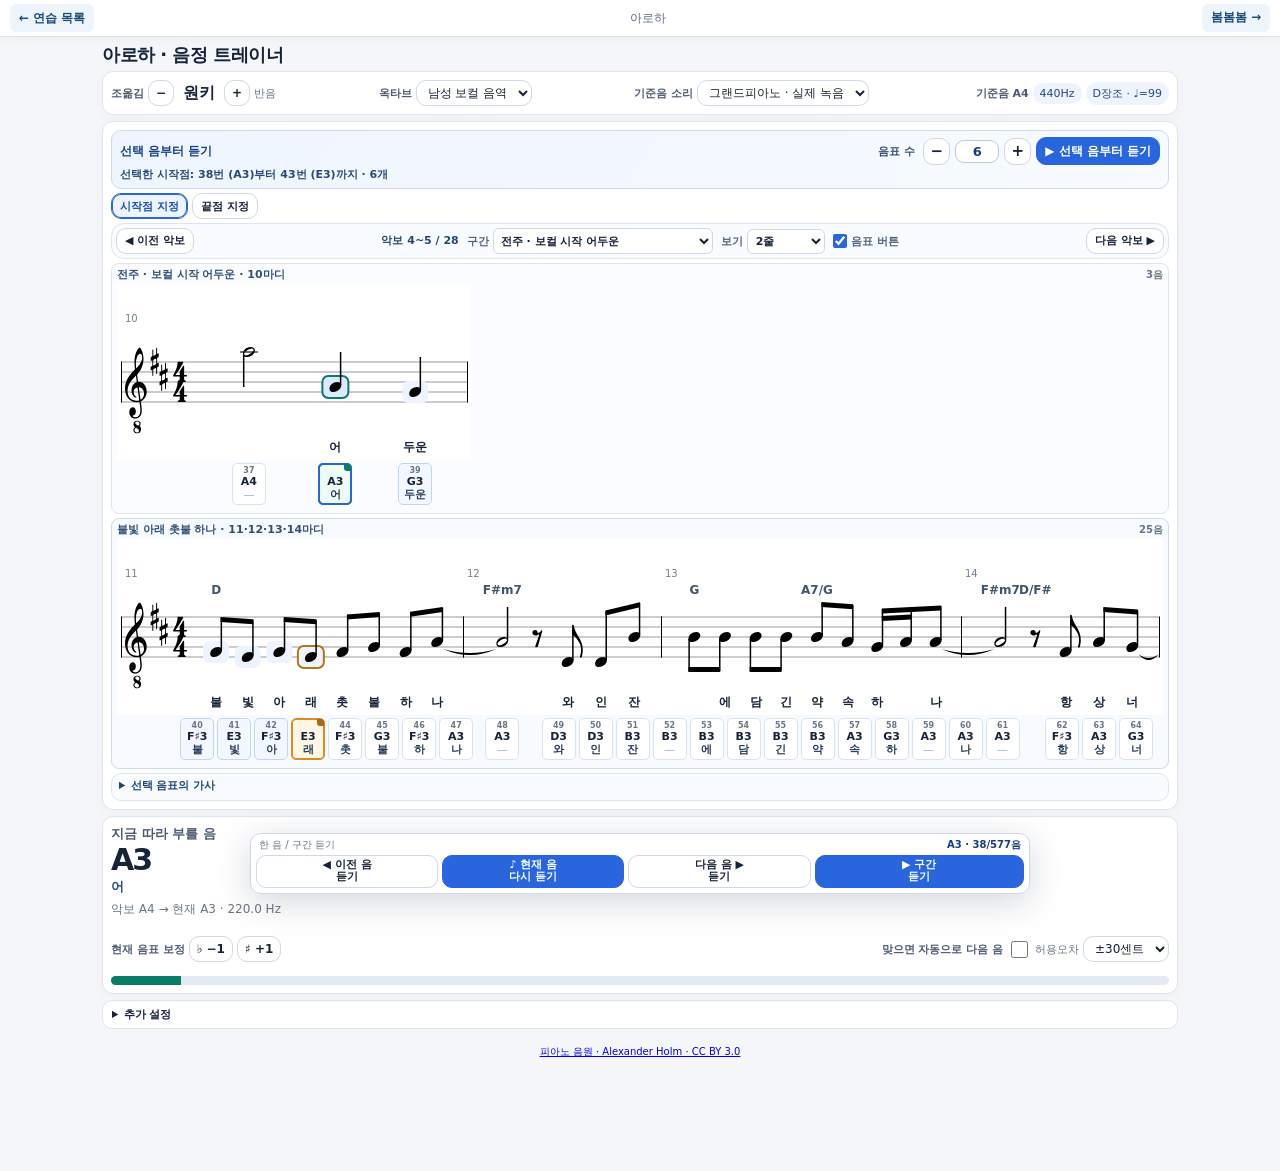
==== commit 0ce34ea1: "Add a continuous full-score view to song trainers" ====
--- a/aloha.html
+++ b/aloha.html
@@ -1,5 +1,5 @@
 <!doctype html>
-<html lang="ko"><head><meta charset="utf-8"><meta name="viewport" content="width=device-width,initial-scale=1,viewport-fit=cover"><title>아로하 · 음정 트레이너</title><link rel="stylesheet" href="assets/trainer.css?v=84369a7602f2"></head><body>
+<html lang="ko"><head><meta charset="utf-8"><meta name="viewport" content="width=device-width,initial-scale=1,viewport-fit=cover"><title>아로하 · 음정 트레이너</title><link rel="stylesheet" href="assets/trainer.css?v=bd0fe2a35c47"></head><body>
 <nav id="practice-nav" aria-label="연습 도구 이동"><a href="./">← 연습 목록</a><span>아로하</span><a href="./aloha.html">아로하 →</a></nav>
 <header><h1>아로하 <span style="font-weight:400;color:#59718a">·</span> 음정 트레이너</h1></header>
 <main class="wrap">
@@ -24,34 +24,19 @@
  <button type="button" id="rangePickEnd" aria-pressed="false">끝점 지정</button>
 </div>
 <div id="rangePickFeedback" class="sub" role="status" style="margin-top:7px"></div>
-<div class="scorePaging" role="group" aria-label="악보 화면 이동 (선택 음표는 그대로 유지)">
+<div class="scorePaging" id="scorePaging" role="group" aria-label="악보 화면 이동 (선택 음표는 그대로 유지)">
   <button type="button" id="scorePrev" title="보이는 악보를 한 줄 앞으로 이동 (재생 시작점 유지)">◀ 이전 악보</button>
-  <div class="scorePagingInfo" aria-live="polite"><strong id="scorePageTitle">악보</strong><label class="score-count-label">구간 <select id="scoreSection" aria-label="연습 구간으로 이동"></select></label><label class="score-count-label" for="scoreLineCount">보기 <select id="scoreLineCount" aria-label="한 번에 볼 악보 줄 수"><option value="2" selected>2줄</option><option value="4">4줄</option></select></label><label class="score-notes-label"><input id="scoreNoteButtons" type="checkbox" checked>음표 버튼</label><span id="scorePageCount" hidden></span></div>
+  <div class="scorePagingInfo" aria-live="polite"><strong id="scorePageTitle">악보</strong><label class="score-count-label">구간 <select id="scoreSection" aria-label="연습 구간으로 이동"></select></label><label class="score-count-label" for="scoreLineCount">보기 <select id="scoreLineCount" aria-label="악보 보기 방식"><option value="2" selected>2줄</option><option value="4">4줄</option><option value="all">전체 보기</option></select></label><label class="score-notes-label"><input id="scoreNoteButtons" type="checkbox" checked>음표 버튼</label></div>
   <button type="button" id="scoreNext" title="보이는 악보를 한 줄 뒤로 이동 (재생 시작점 유지)">다음 악보 ▶</button>
 </div>
-<div class="scoreStacks" aria-label="선택한 줄 수의 악보 보기">
-  <div class="scoreLine" id="scoreLineMain">
-    <div class="scoreLineHead"><span><span class="lineTag">현재 악보</span><span id="scoreMainLabel">첫 악보 줄</span></span><span class="sub" id="scoreMainCount"></span></div>
-    <div class="scorebox"><div id="staff" class="native-staff"></div></div>
-    <div class="noteStrip" id="strip" aria-label="현재 악보 줄의 음이름과 가사"></div>
+<div class="scoreStacks" id="scoreStacks" aria-label="악보"></div>
+<template id="scoreLineTemplate">
+  <div class="scoreLine">
+    <div class="scoreLineHead"><span class="scoreLineLabel"></span><span class="sub scoreLineCount"></span></div>
+    <div class="scorebox"><div class="native-staff"></div></div>
+    <div class="noteStrip"></div>
   </div>
-  <div class="scoreLine preview" id="scoreLinePreview">
-    <div class="scoreLineHead"><span><span class="lineTag next">다음 악보 미리보기</span><span id="scoreNextLabel">다음 악보 줄</span></span><span class="sub" id="scoreNextCount"></span></div>
-    <div class="scorebox"><div id="staffNext" class="native-staff"></div></div>
-    <div class="noteStrip" id="stripNext" aria-label="다음 악보 줄의 음이름과 가사"></div>
-  </div>
-  <div class="scoreLine preview isHidden" id="scoreLine3" hidden>
-    <div class="scoreLineHead"><span id="scoreLabel3"></span><span class="sub" id="scoreCount3"></span></div>
-    <div class="scorebox"><div id="staff3" class="native-staff"></div></div>
-    <div class="noteStrip" id="strip3" aria-label="3번째 악보 줄의 음이름과 가사"></div>
-  </div>
-  <div class="scoreLine preview isHidden" id="scoreLine4" hidden>
-    <div class="scoreLineHead"><span id="scoreLabel4"></span><span class="sub" id="scoreCount4"></span></div>
-    <div class="scorebox"><div id="staff4" class="native-staff"></div></div>
-    <div class="noteStrip" id="strip4" aria-label="4번째 악보 줄의 음이름과 가사"></div>
-  </div>
-</div>
-
+</template>
 
 <div class="practicePanels">
 <details class="lyricSettings" id="lyricPanel" open>
@@ -113,4 +98,4 @@
 <button type="button" id="quickDockPlay" class="primary" title="지정한 시작·끝 구간 듣기">▶ 구간<br>듣기</button>
 </nav>
 
-<script src="songs/catalog.js?v=771905e516f0"></script><script src="songs/aloha.js?v=142cc8185cf5"></script><script src="assets/vendor/vexflow-4.2.5.js?v=d632111c9dc0"></script><script src="assets/score-renderer.js?v=dd6a1cb692e2"></script><script src="assets/audio-session.js?v=767860063ac1"></script><script src="assets/piano.js?v=2aee5267ff90"></script><script src="assets/trainer.js?v=25cc9801d655"></script></body></html>+<script src="songs/catalog.js?v=771905e516f0"></script><script src="songs/aloha.js?v=142cc8185cf5"></script><script src="assets/vendor/vexflow-4.2.5.js?v=d632111c9dc0"></script><script src="assets/score-renderer.js?v=dd6a1cb692e2"></script><script src="assets/audio-session.js?v=767860063ac1"></script><script src="assets/piano.js?v=2aee5267ff90"></script><script src="assets/trainer.js?v=55e48412e68b"></script></body></html>
--- a/assets/trainer.css
+++ b/assets/trainer.css
@@ -256,3 +256,10 @@
 .scoreLine .token,.scoreStacks[data-lines="4"] .token{width:var(--button-width,38px);min-width:0;max-width:none}
 
 #practice-nav a:first-child{flex-shrink:0}#practice-nav span{flex:1;min-width:0;white-space:nowrap;overflow:hidden;text-overflow:ellipsis}#practice-nav a:last-child{display:block;max-width:46%;overflow:hidden;text-overflow:ellipsis;text-align:center}
+
+.scorePaging.full-score{grid-template-columns:minmax(0,1fr)}
+.scorePaging button[hidden]{display:none}
+#scoreLineCount{width:auto;min-width:78px}
+.scoreStacks[data-lines="all"] .token{height:32px;min-height:32px}
+.scoreStacks[data-lines="all"] .token .num,.scoreStacks[data-lines="all"] .token .rangeBadge{display:none}
+@media(max-width:600px){.scoreStacks[data-lines="all"] .token{height:44px;min-height:44px}}
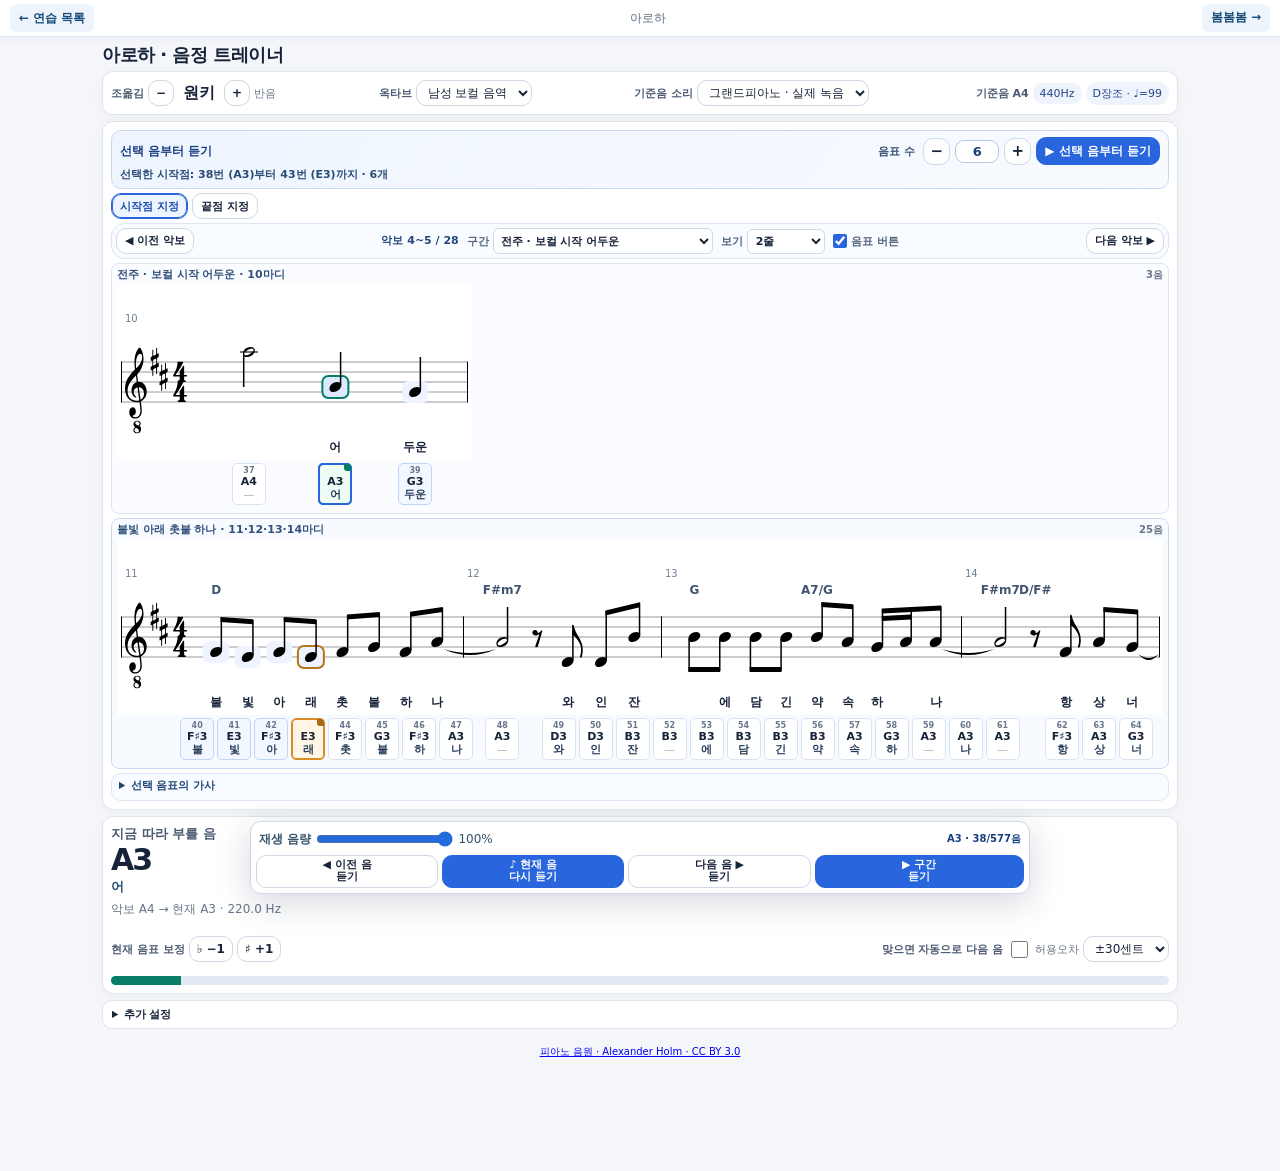
==== commit 5661892e: "Add live playback volume control to song trainers" ====
--- a/aloha.html
+++ b/aloha.html
@@ -1,5 +1,5 @@
 <!doctype html>
-<html lang="ko"><head><meta charset="utf-8"><meta name="viewport" content="width=device-width,initial-scale=1,viewport-fit=cover"><title>아로하 · 음정 트레이너</title><link rel="stylesheet" href="assets/trainer.css?v=bd0fe2a35c47"></head><body>
+<html lang="ko"><head><meta charset="utf-8"><meta name="viewport" content="width=device-width,initial-scale=1,viewport-fit=cover"><title>아로하 · 음정 트레이너</title><link rel="stylesheet" href="assets/trainer.css?v=0d20250ea194"></head><body>
 <nav id="practice-nav" aria-label="연습 도구 이동"><a href="./">← 연습 목록</a><span>아로하</span><a href="./aloha.html">아로하 →</a></nav>
 <header><h1>아로하 <span style="font-weight:400;color:#59718a">·</span> 음정 트레이너</h1></header>
 <main class="wrap">
@@ -91,11 +91,18 @@
 
 <p class="sub" style="font-size:10px;text-align:center"><a href="assets/piano/README.txt?v=20f37bcc1cfd">피아노 음원 · Alexander Holm · CC BY 3.0</a></p></main>
 <nav class="navDock" role="group" aria-label="음표 이동과 기준음 재생">
-<div class="dockHead"><span>한 음 / 구간 듣기</span><strong id="dockNote" aria-live="polite">A3</strong></div>
+<div class="dockHead">
+  <div class="song-volume">
+    <label for="songVolume">재생 음량</label>
+    <input id="songVolume" type="range" min="0" max="100" step="1" value="100" aria-valuetext="100%">
+    <span id="songVolumeValue" aria-hidden="true">100%</span>
+  </div>
+  <strong id="dockNote" aria-live="polite">A3</strong>
+</div>
 <button id="prev" title="이전 음으로 이동하고 기준음을 재생합니다">◀ 이전 음<br>듣기</button>
 <button id="play" class="primary" title="현재 음을 그대로 다시 재생합니다">♪ 현재 음<br>다시 듣기</button>
 <button id="next" title="다음 음으로 이동하고 기준음을 재생합니다">다음 음 ▶<br>듣기</button>
 <button type="button" id="quickDockPlay" class="primary" title="지정한 시작·끝 구간 듣기">▶ 구간<br>듣기</button>
 </nav>
 
-<script src="songs/catalog.js?v=771905e516f0"></script><script src="songs/aloha.js?v=142cc8185cf5"></script><script src="assets/vendor/vexflow-4.2.5.js?v=d632111c9dc0"></script><script src="assets/score-renderer.js?v=dd6a1cb692e2"></script><script src="assets/audio-session.js?v=767860063ac1"></script><script src="assets/piano.js?v=2aee5267ff90"></script><script src="assets/trainer.js?v=55e48412e68b"></script></body></html>+<script src="songs/catalog.js?v=771905e516f0"></script><script src="songs/aloha.js?v=142cc8185cf5"></script><script src="assets/vendor/vexflow-4.2.5.js?v=d632111c9dc0"></script><script src="assets/score-renderer.js?v=dd6a1cb692e2"></script><script src="assets/audio-session.js?v=767860063ac1"></script><script src="assets/piano.js?v=66b8364b0341"></script><script src="assets/trainer.js?v=1fa818ae78e6"></script></body></html>
--- a/assets/trainer.css
+++ b/assets/trainer.css
@@ -263,3 +263,11 @@
 .scoreStacks[data-lines="all"] .token{height:32px;min-height:32px}
 .scoreStacks[data-lines="all"] .token .num,.scoreStacks[data-lines="all"] .token .rangeBadge{display:none}
 @media(max-width:600px){.scoreStacks[data-lines="all"] .token{height:44px;min-height:44px}}
+
+.navDock .dockHead{min-width:0;gap:8px}
+.song-volume{display:grid;grid-template-columns:auto minmax(0,1fr) 4ch;align-items:center;gap:5px;width:min(230px,65%);min-width:0;color:#36536c;font-size:12px}
+.song-volume label{white-space:nowrap;font-weight:650}
+.song-volume input{width:100%;min-width:0;height:24px;margin:0;accent-color:#226bda}
+#songVolumeValue{text-align:right;font-variant-numeric:tabular-nums}
+#dockNote{white-space:nowrap}
+@media(max-width:600px){.song-volume input{height:30px}}
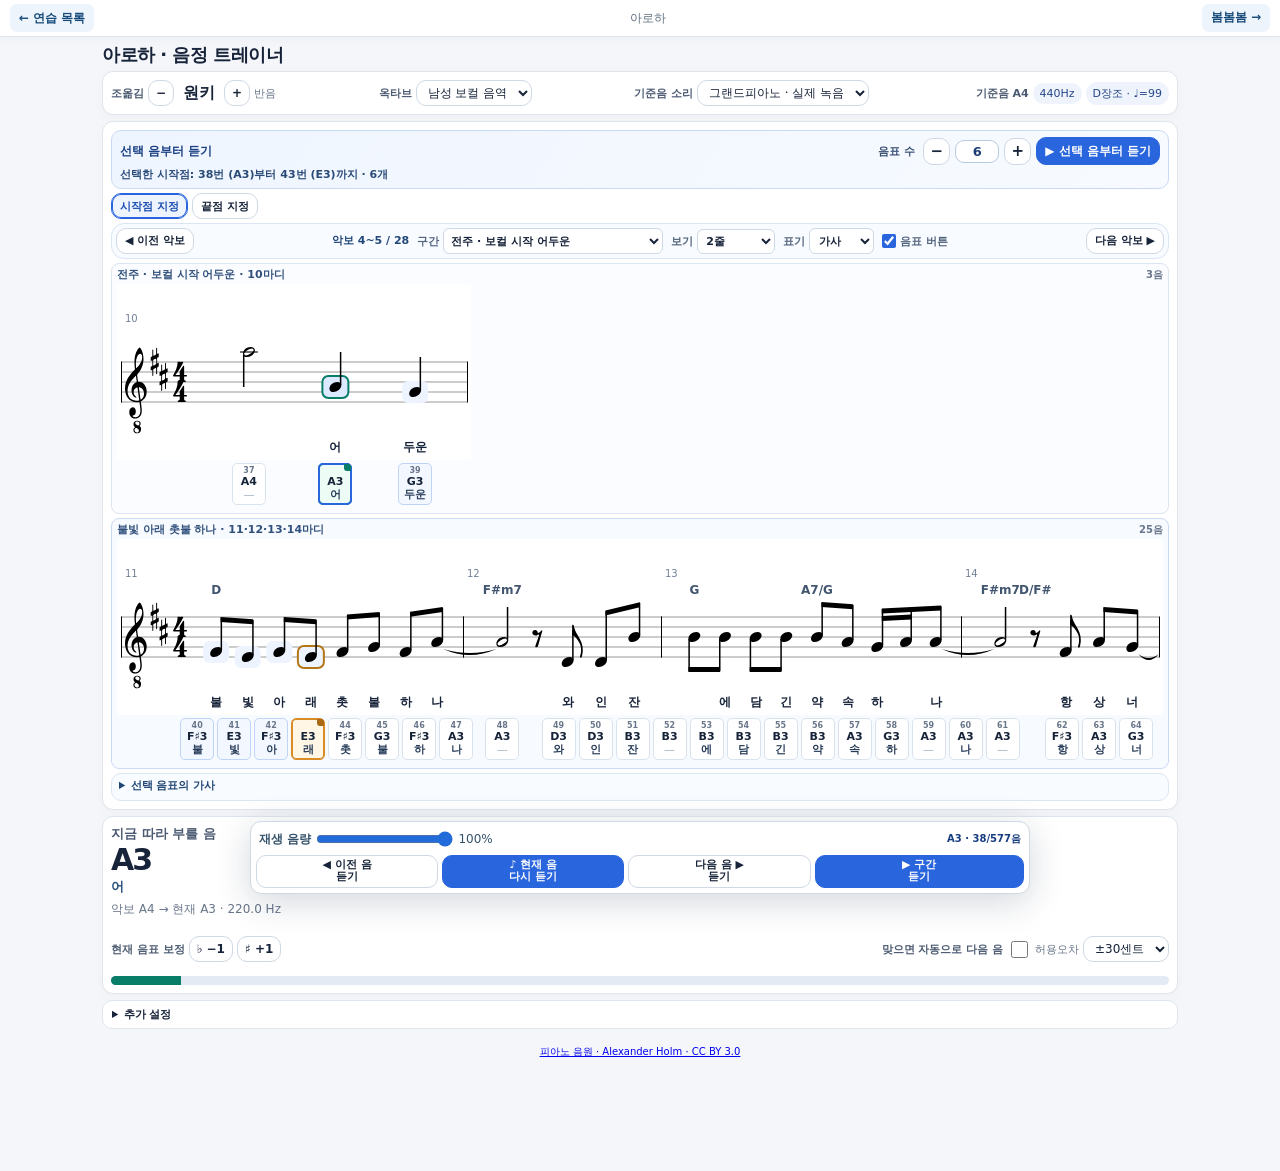
==== commit c68d9d1a: "Add pitch names and movable-do labels to song scores" ====
--- a/aloha.html
+++ b/aloha.html
@@ -1,5 +1,5 @@
 <!doctype html>
-<html lang="ko"><head><meta charset="utf-8"><meta name="viewport" content="width=device-width,initial-scale=1,viewport-fit=cover"><title>아로하 · 음정 트레이너</title><link rel="stylesheet" href="assets/trainer.css?v=0d20250ea194"></head><body>
+<html lang="ko"><head><meta charset="utf-8"><meta name="viewport" content="width=device-width,initial-scale=1,viewport-fit=cover"><title>아로하 · 음정 트레이너</title><link rel="stylesheet" href="assets/trainer.css?v=fc6860435b1d"></head><body>
 <nav id="practice-nav" aria-label="연습 도구 이동"><a href="./">← 연습 목록</a><span>아로하</span><a href="./aloha.html">아로하 →</a></nav>
 <header><h1>아로하 <span style="font-weight:400;color:#59718a">·</span> 음정 트레이너</h1></header>
 <main class="wrap">
@@ -26,7 +26,7 @@
 <div id="rangePickFeedback" class="sub" role="status" style="margin-top:7px"></div>
 <div class="scorePaging" id="scorePaging" role="group" aria-label="악보 화면 이동 (선택 음표는 그대로 유지)">
   <button type="button" id="scorePrev" title="보이는 악보를 한 줄 앞으로 이동 (재생 시작점 유지)">◀ 이전 악보</button>
-  <div class="scorePagingInfo" aria-live="polite"><strong id="scorePageTitle">악보</strong><label class="score-count-label">구간 <select id="scoreSection" aria-label="연습 구간으로 이동"></select></label><label class="score-count-label" for="scoreLineCount">보기 <select id="scoreLineCount" aria-label="악보 보기 방식"><option value="2" selected>2줄</option><option value="4">4줄</option><option value="all">전체 보기</option></select></label><label class="score-notes-label"><input id="scoreNoteButtons" type="checkbox" checked>음표 버튼</label></div>
+  <div class="scorePagingInfo" aria-live="polite"><strong id="scorePageTitle">악보</strong><label class="score-count-label">구간 <select id="scoreSection" aria-label="연습 구간으로 이동"></select></label><label class="score-count-label" for="scoreLineCount">보기 <select id="scoreLineCount" aria-label="악보 보기 방식"><option value="2" selected>2줄</option><option value="4">4줄</option><option value="all">전체 보기</option></select></label><label class="score-count-label" for="scoreLabelMode">표기 <select id="scoreLabelMode"><option value="lyrics" selected>가사</option><option value="pitch">음이름</option><option value="solfege">계이름</option></select></label><label class="score-notes-label"><input id="scoreNoteButtons" type="checkbox" checked>음표 버튼</label></div>
   <button type="button" id="scoreNext" title="보이는 악보를 한 줄 뒤로 이동 (재생 시작점 유지)">다음 악보 ▶</button>
 </div>
 <div class="scoreStacks" id="scoreStacks" aria-label="악보"></div>
@@ -105,4 +105,4 @@
 <button type="button" id="quickDockPlay" class="primary" title="지정한 시작·끝 구간 듣기">▶ 구간<br>듣기</button>
 </nav>
 
-<script src="songs/catalog.js?v=771905e516f0"></script><script src="songs/aloha.js?v=142cc8185cf5"></script><script src="assets/vendor/vexflow-4.2.5.js?v=d632111c9dc0"></script><script src="assets/score-renderer.js?v=dd6a1cb692e2"></script><script src="assets/audio-session.js?v=767860063ac1"></script><script src="assets/piano.js?v=66b8364b0341"></script><script src="assets/trainer.js?v=1fa818ae78e6"></script></body></html>
+<script src="songs/catalog.js?v=771905e516f0"></script><script src="songs/aloha.js?v=142cc8185cf5"></script><script src="assets/vendor/vexflow-4.2.5.js?v=d632111c9dc0"></script><script src="assets/score-renderer.js?v=7b04df0a3146"></script><script src="assets/audio-session.js?v=767860063ac1"></script><script src="assets/piano.js?v=66b8364b0341"></script><script src="assets/trainer.js?v=bfeda367df85"></script></body></html>
--- a/assets/trainer.css
+++ b/assets/trainer.css
@@ -271,3 +271,7 @@
 #songVolumeValue{text-align:right;font-variant-numeric:tabular-nums}
 #dockNote{white-space:nowrap}
 @media(max-width:600px){.song-volume input{height:30px}}
+
+#scoreLabelMode{min-height:26px;padding:3px 5px;border-radius:6px;font-size:11px}
+#lyricPanel[hidden],#selectedLyric[hidden],.scoreStacks[data-label-mode="pitch"] .token .lyric{display:none}
+@media(max-width:600px){#scoreLabelMode{min-height:30px}}
